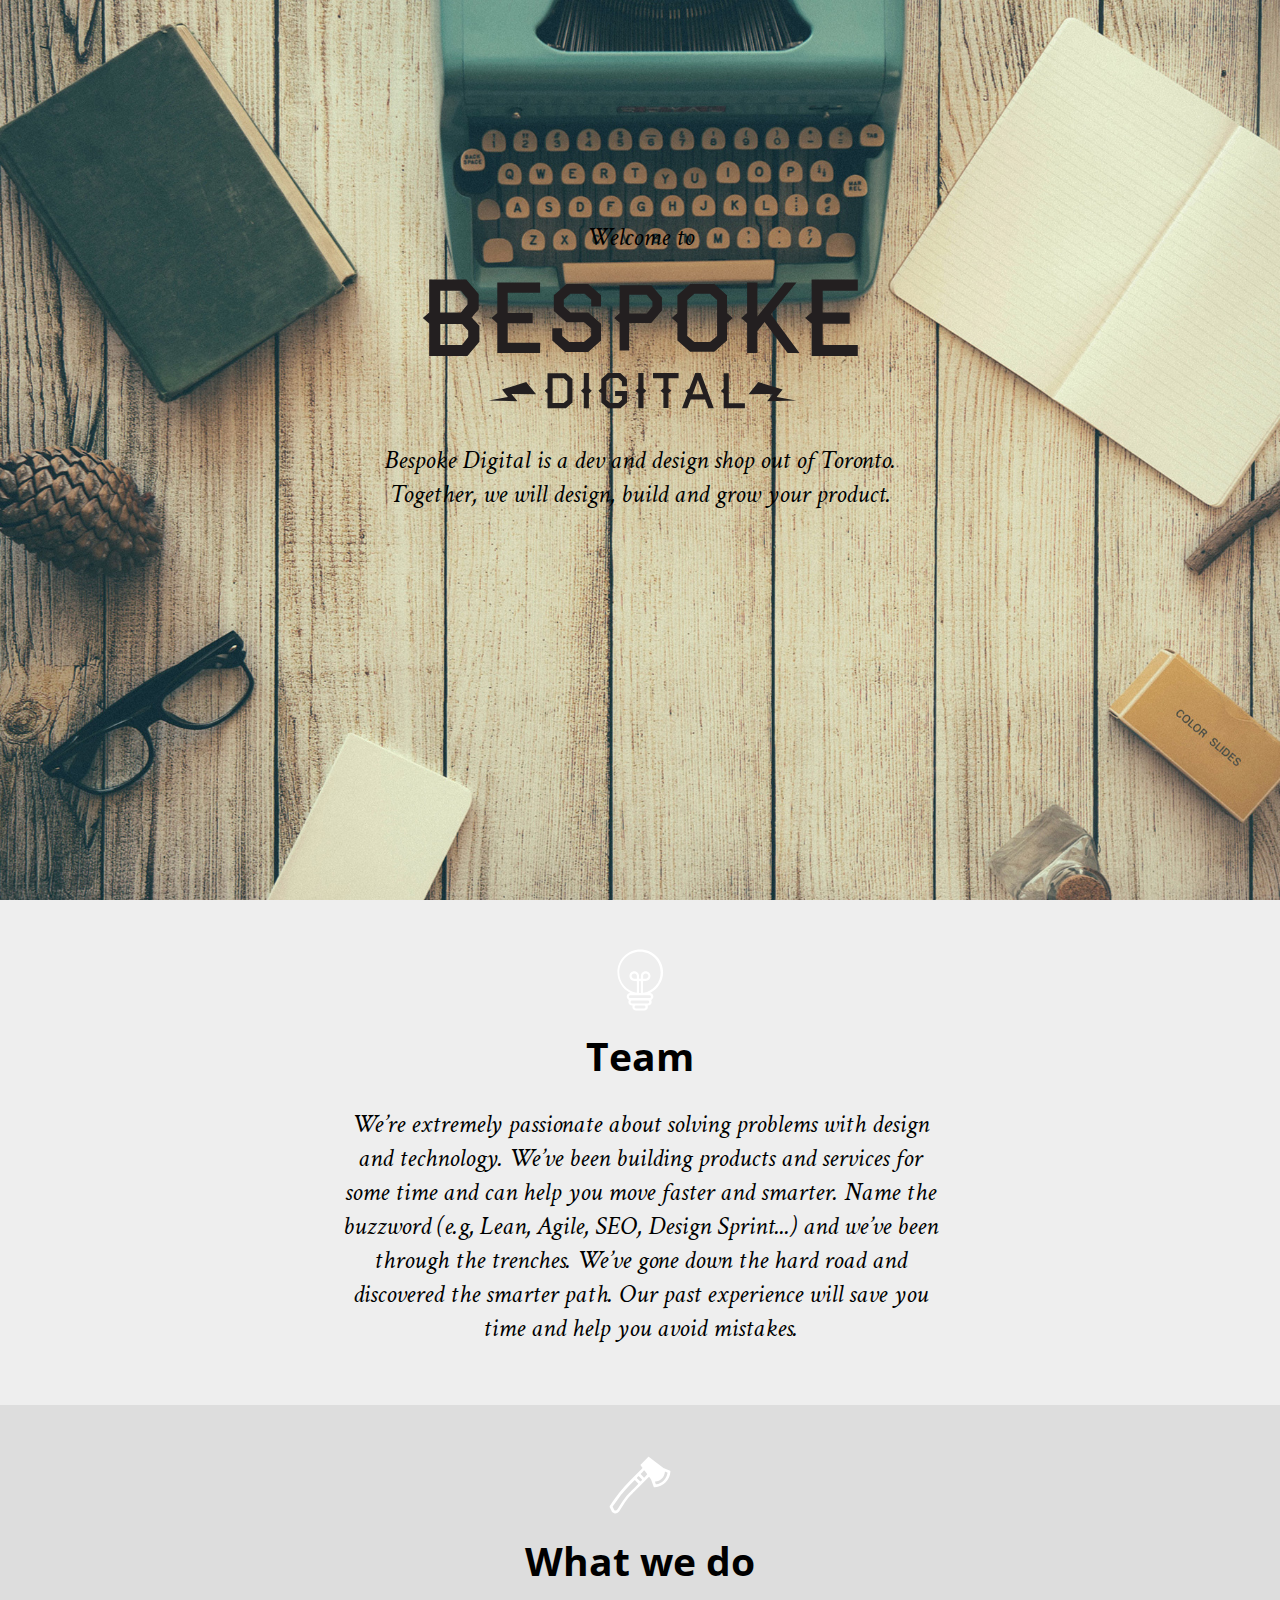
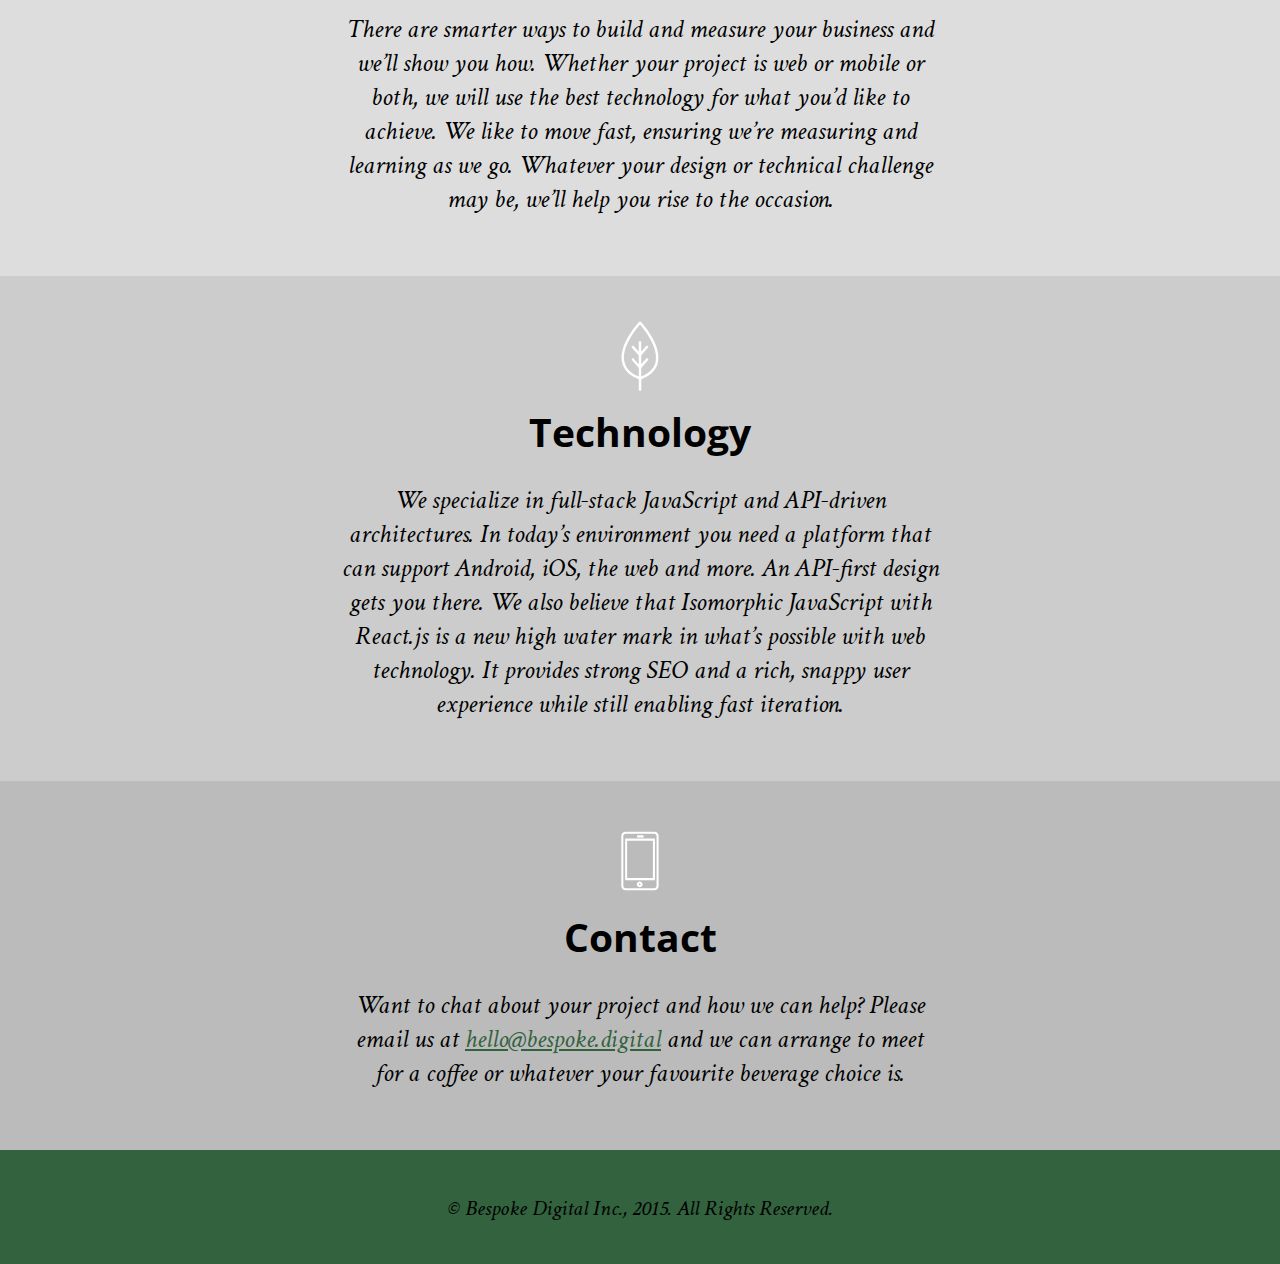
==== index.html @ 8540dd29 "Update index.html" ====
<!DOCTYPE html>
<html lang="en">
<head>
  <meta charset="utf-8">
  <meta http-equiv="X-UA-Compatible" content="IE=edge">
  <meta name="viewport" content="width=device-width, initial-scale=1">

  <link rel="shortcut icon" href="/favicon.ico" type="image/x-icon">
  <link rel="icon" href="/favicon.ico" type="image/x-icon">
  <link rel="apple-touch-icon" sizes="57x57" href="img/favicons/apple-touch-icon-57x57.png">
  <link rel="apple-touch-icon" sizes="114x114" href="img/favicons/apple-touch-icon-114x114.png">
  <link rel="apple-touch-icon" sizes="72x72" href="img/favicons/apple-touch-icon-72x72.png">
  <link rel="apple-touch-icon" sizes="144x144" href="img/favicons/apple-touch-icon-144x144.png">
  <link rel="apple-touch-icon" sizes="60x60" href="img/favicons/apple-touch-icon-60x60.png">
  <link rel="apple-touch-icon" sizes="120x120" href="img/favicons/apple-touch-icon-120x120.png">
  <link rel="apple-touch-icon" sizes="76x76" href="img/favicons/apple-touch-icon-76x76.png">
  <link rel="apple-touch-icon" sizes="152x152" href="img/favicons/apple-touch-icon-152x152.png">
  <link rel="icon" type="image/png" href="img/favicons/favicon-196x196.png" sizes="196x196">
  <link rel="icon" type="image/png" href="img/favicons/favicon-160x160.png" sizes="160x160">
  <link rel="icon" type="image/png" href="img/favicons/favicon-96x96.png" sizes="96x96">
  <link rel="icon" type="image/png" href="img/favicons/favicon-16x16.png" sizes="16x16">
  <link rel="icon" type="image/png" href="img/favicons/favicon-32x32.png" sizes="32x32">
  <meta name="msapplication-TileColor" content="#da532c">
  <meta name="msapplication-TileImage" content="img/favicons/mstile-144x144.png">
  <meta name="msapplication-config" content="img/favicons/browserconfig.xml">

  <title>Bespoke Digital</title>

  <script>
    (function(i,s,o,g,r,a,m){i['GoogleAnalyticsObject']=r;i[r]=i[r]||function(){
    (i[r].q=i[r].q||[]).push(arguments)},i[r].l=1*new Date();a=s.createElement(o),
    m=s.getElementsByTagName(o)[0];a.async=1;a.src=g;m.parentNode.insertBefore(a,m)
    })(window,document,'script','//www.google-analytics.com/analytics.js','ga');

    ga('create', 'UA-60236333-1', 'auto');
    ga('send', 'pageview');
  </script>

  <link href='http://fonts.googleapis.com/css?family=Crimson+Text:400,400italic|Open+Sans' rel='stylesheet' type='text/css'>

  <style type="text/css">
    html {
      box-sizing: border-box;

      background-color: #32623e;

      font-family: 'Crimson Text', serif;
      font-style: italic;
<<<<<<< HEAD
<<<<<<< HEAD
      font-size: 22px;
      color: black;
=======
=======
>>>>>>> gh-pages
      color: #eeeeee;
      font-size: 26px;
>>>>>>> gh-pages
      line-height: 1;
      text-align: center;
    }
    *, *:before, *:after {
      box-sizing: inherit;
    }

    body {
      margin: 0;
    }

    p {
      max-width: 600px;
      margin: 20px auto;
    }

    a, a:active, a:visited, a:hover {
      color: #32623e;
      text-decoration: underline;
    }

    img.info {
      width: 20%;
      min-width: 80px;
      max-width: 80px
    }

    section {
      margin: 0;
      padding: 40px 0;

    }

    section h2 {
      margin-top: 0;
      margin-bottom: 25px;

      font-family: 'Open Sans', sans;
      font-style: normal;
    }

    section.header {
      padding: 200px 0;

      font-size: 26px;

      background-image: url('img/bespoke-bg.jpg');
      background-repeat: no-repeat;
      width: 100%;
      height: 100vh;
      background-position: center center;
      background-position-x: 50%;
      background-position-y: 50%;
      background-size: cover;
    }

    section.team {
      background-color: #eeeeee;
    }

    section.what-we-do {
      background-color: #dddddd;
    }

    section.technology {
      background-color: #cccccc;
    }

    section.contact {
      background-color: #bbbbbb;
    }
  </style>
</head>
<body>
  <section class="header">
    <p>Welcome to</p>
    <img src="img/bespoke-digital-logo.svg" alt="Bespoke Digital" class="logo"/>
    <p>
      Bespoke Digital is a dev and design shop out of Toronto. Together, we will design, build and grow your product.
    </p>
  </section>
  <section class="team">
    <img src="img/bespoke-digital-lightbulb.svg" alt="Team" class="info"/>
    <h2>Team</h2>
    <p>
      We’re extremely passionate about solving problems with design and technology. We’ve been building products and services for some time and can help you move faster and smarter. Name the buzzword (e.g, Lean, Agile, SEO, Design Sprint...) and we’ve been through the trenches. We’ve gone down the hard road and discovered the smarter path. Our past experience will save you time and help you avoid mistakes.
    </p>
  </section>
  <section class="what-we-do">
    <img src="img/bespoke-digital-axe.svg" alt="What we do" class="info"/>
    <h2>What we do</h2>
    <p>
      There are smarter ways to build and measure your business and we’ll show you how. Whether your project is web or mobile or both, we will use the best technology for what you’d like to achieve. We like to move fast, ensuring we’re measuring and learning as we go. Whatever your design or technical challenge may be, we’ll help you rise to the occasion.
    </p>
  </section>
  <section class="technology">
    <img src="img/bespoke-digital-leaf.svg" alt="Technology" class="info"/>
    <h2>Technology</h2>
    <p>
      We specialize in full-stack JavaScript and API-driven architectures. In today’s environment you need a platform that can support Android, iOS, the web and more. An API-first design gets you there. We also believe that Isomorphic JavaScript with React.js is a new high water mark in what’s possible with web technology. It provides strong SEO and a rich, snappy user experience while still enabling fast iteration.
    </p>
  </section>
  <section class="contact">
    <img src="img/bespoke-digital-phone.svg" alt="Contact" class="info"/>
    <h2>Contact</h2>
    <p>
      Want to chat about your project and how we can help? Please email us at <a href="mailto:hello@bespoke.digital">hello@bespoke.digital</a> and we can arrange to meet for a coffee or whatever your favourite beverage choice is.
    </p>
  </section>
  <section class="copyright">
    <small>
      © Bespoke Digital Inc., 2015.  All Rights Reserved.
    </small>
  </section>
</body>
</html>
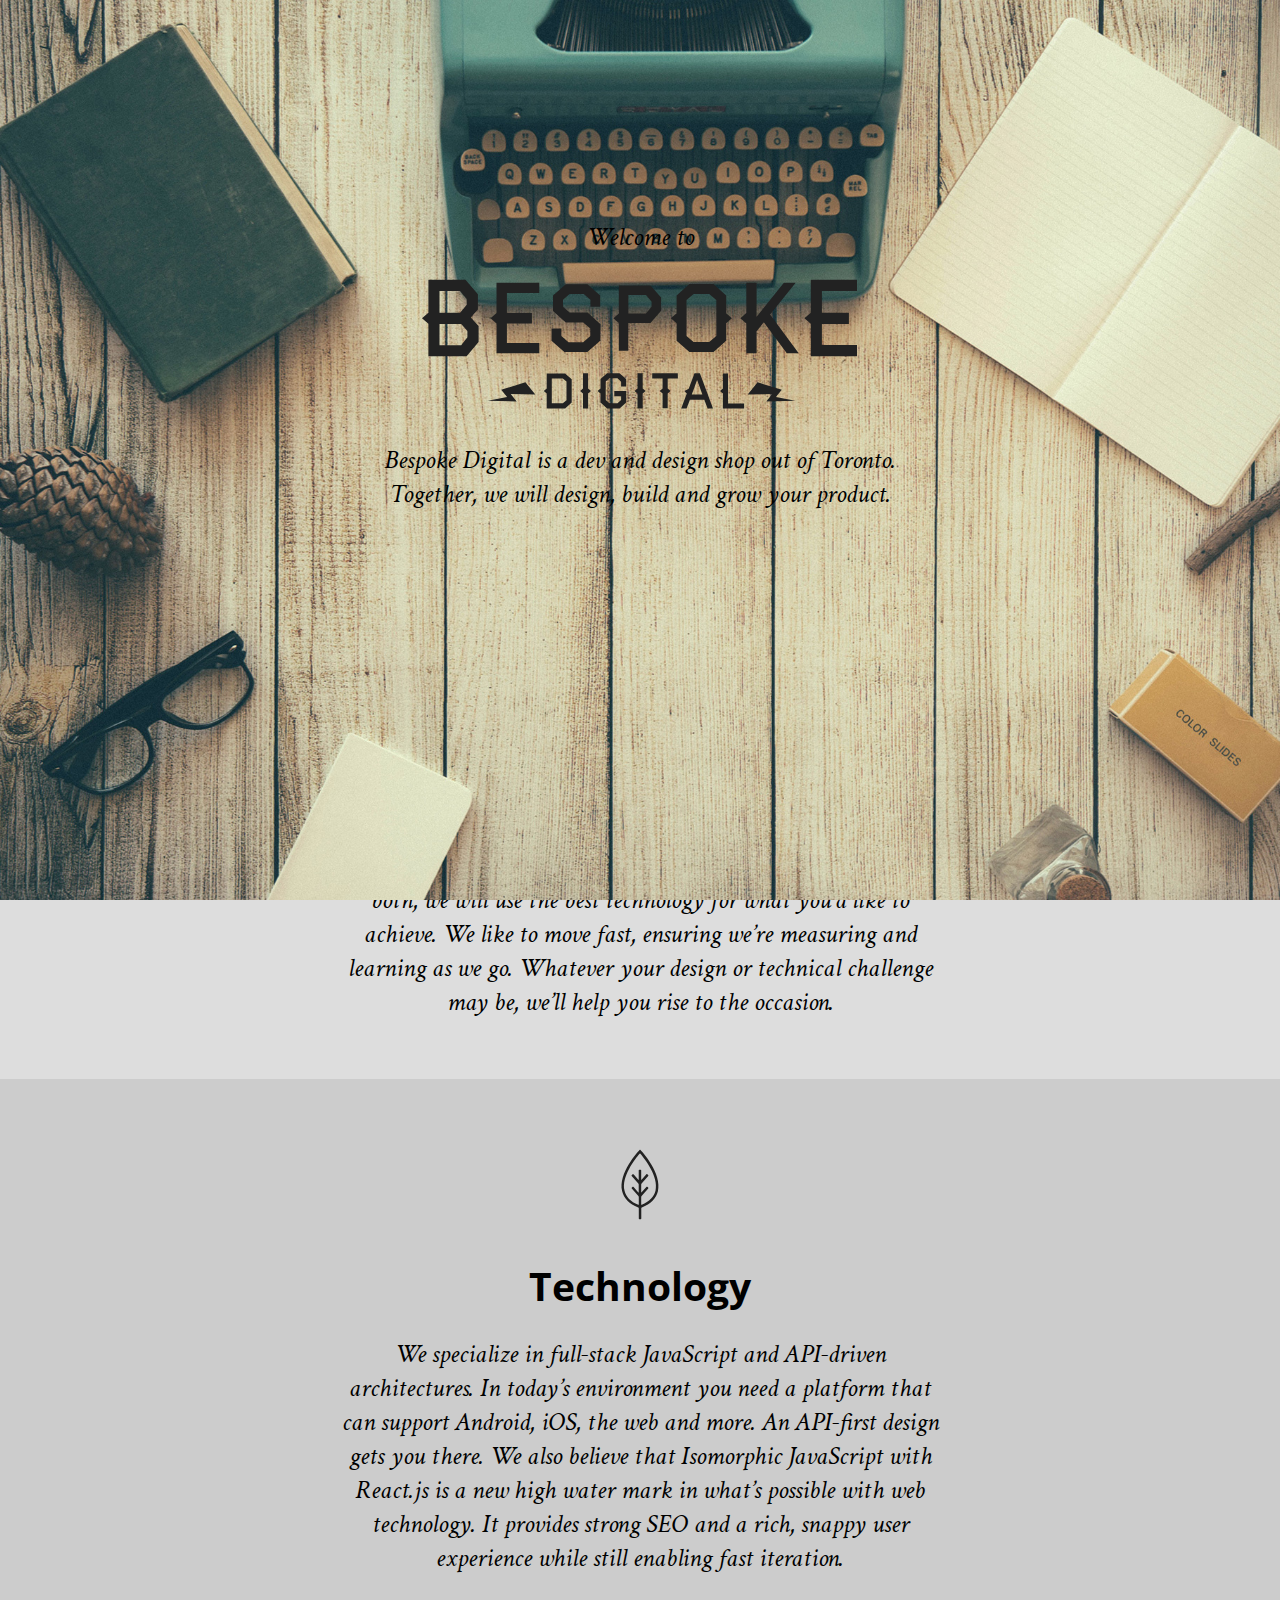
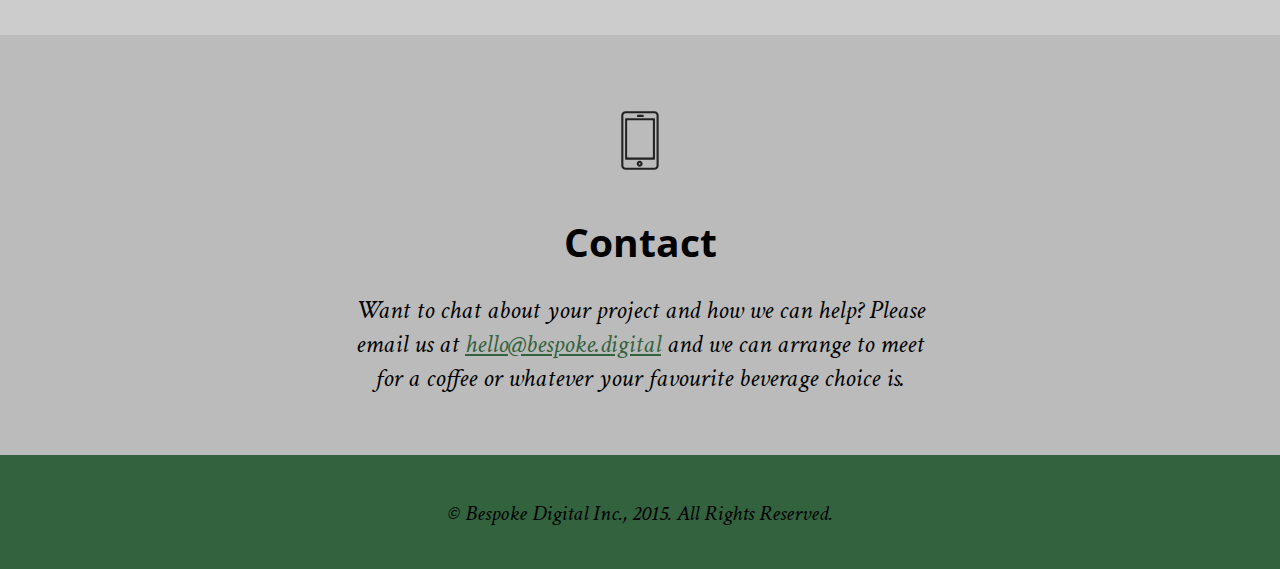
==== commit 42ba079a: "Update index.html" ====
--- a/index.html
+++ b/index.html
@@ -98,7 +98,16 @@
     }
 
     section.header {
-      padding: 200px 0;
+          
+    position: absolute;
+    top: 50%;
+    -webkit-transform: translateY(-50%);
+    -ms-transform: translateY(-50%);
+    transform: translateY(-50%);
+    width: 100%;
+    text-align: center;
+    
+    padding: 200px 0;
 
       font-size: 26px;
 
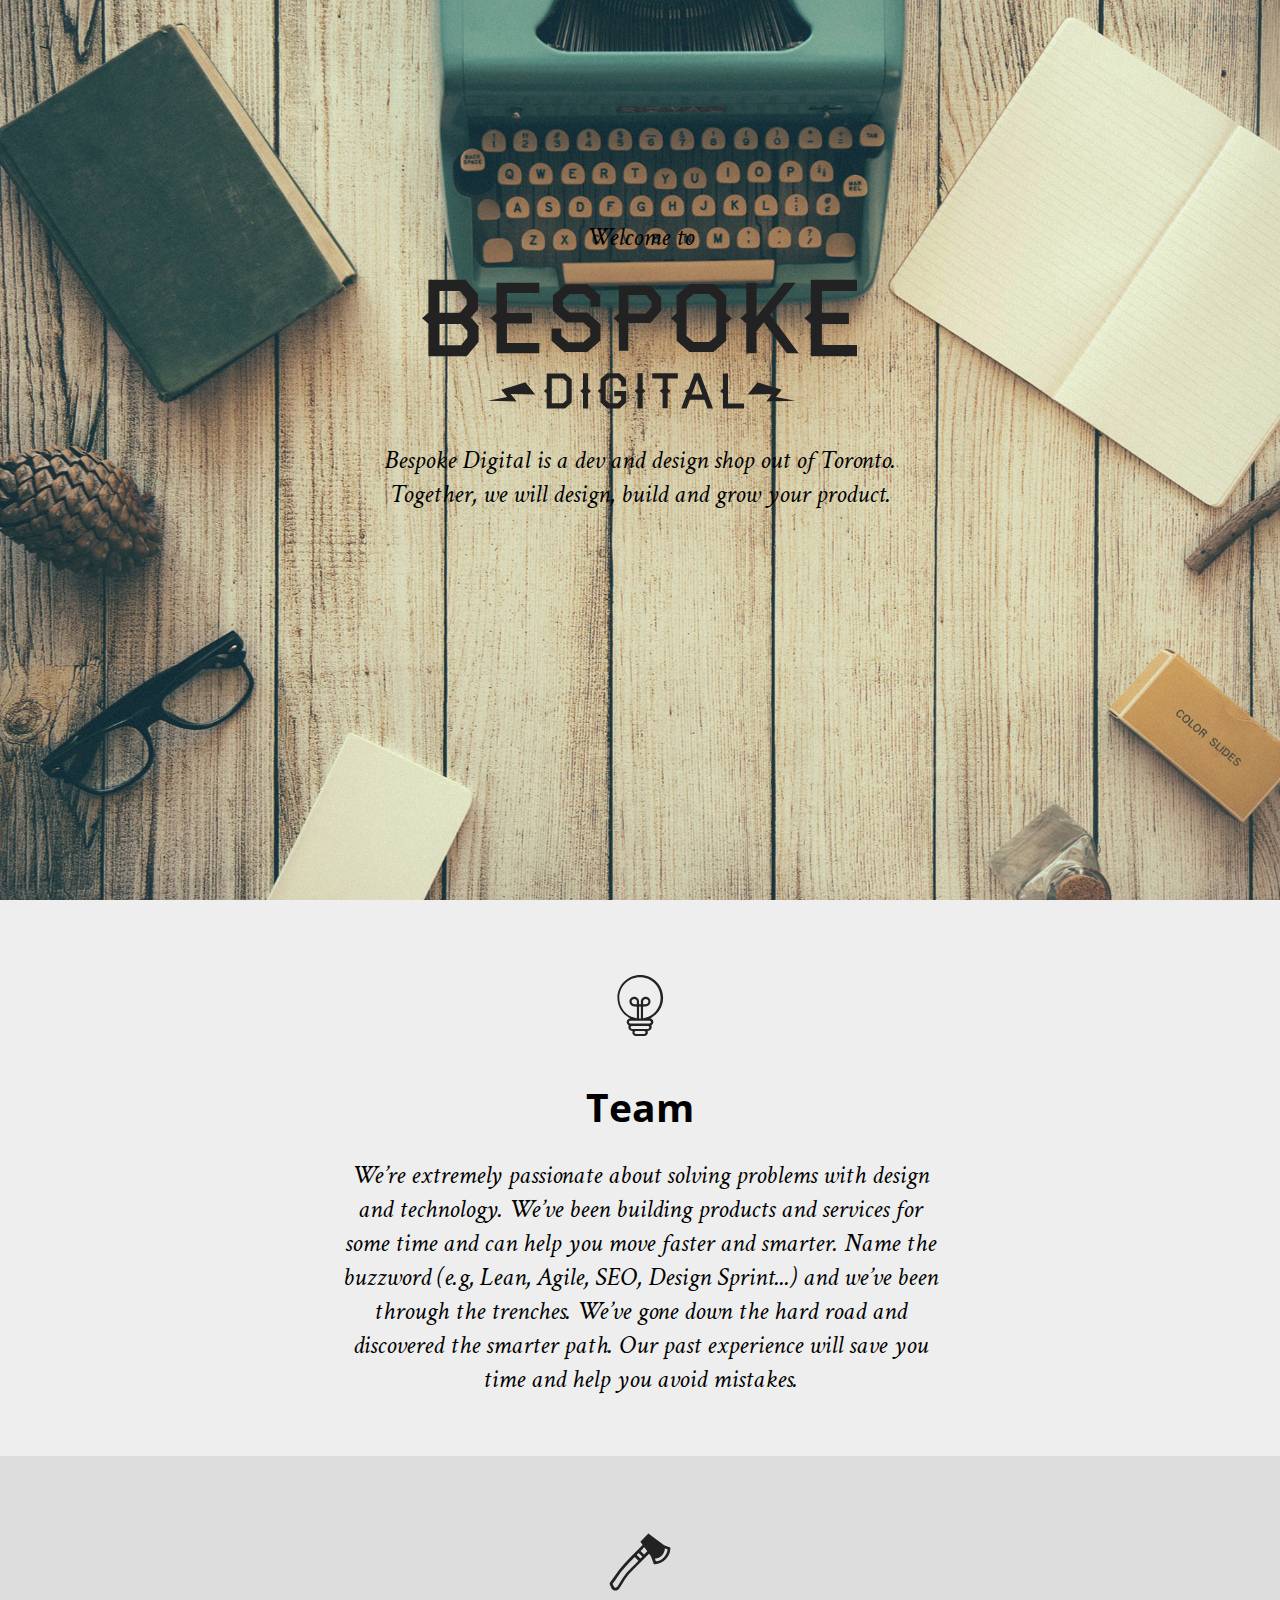
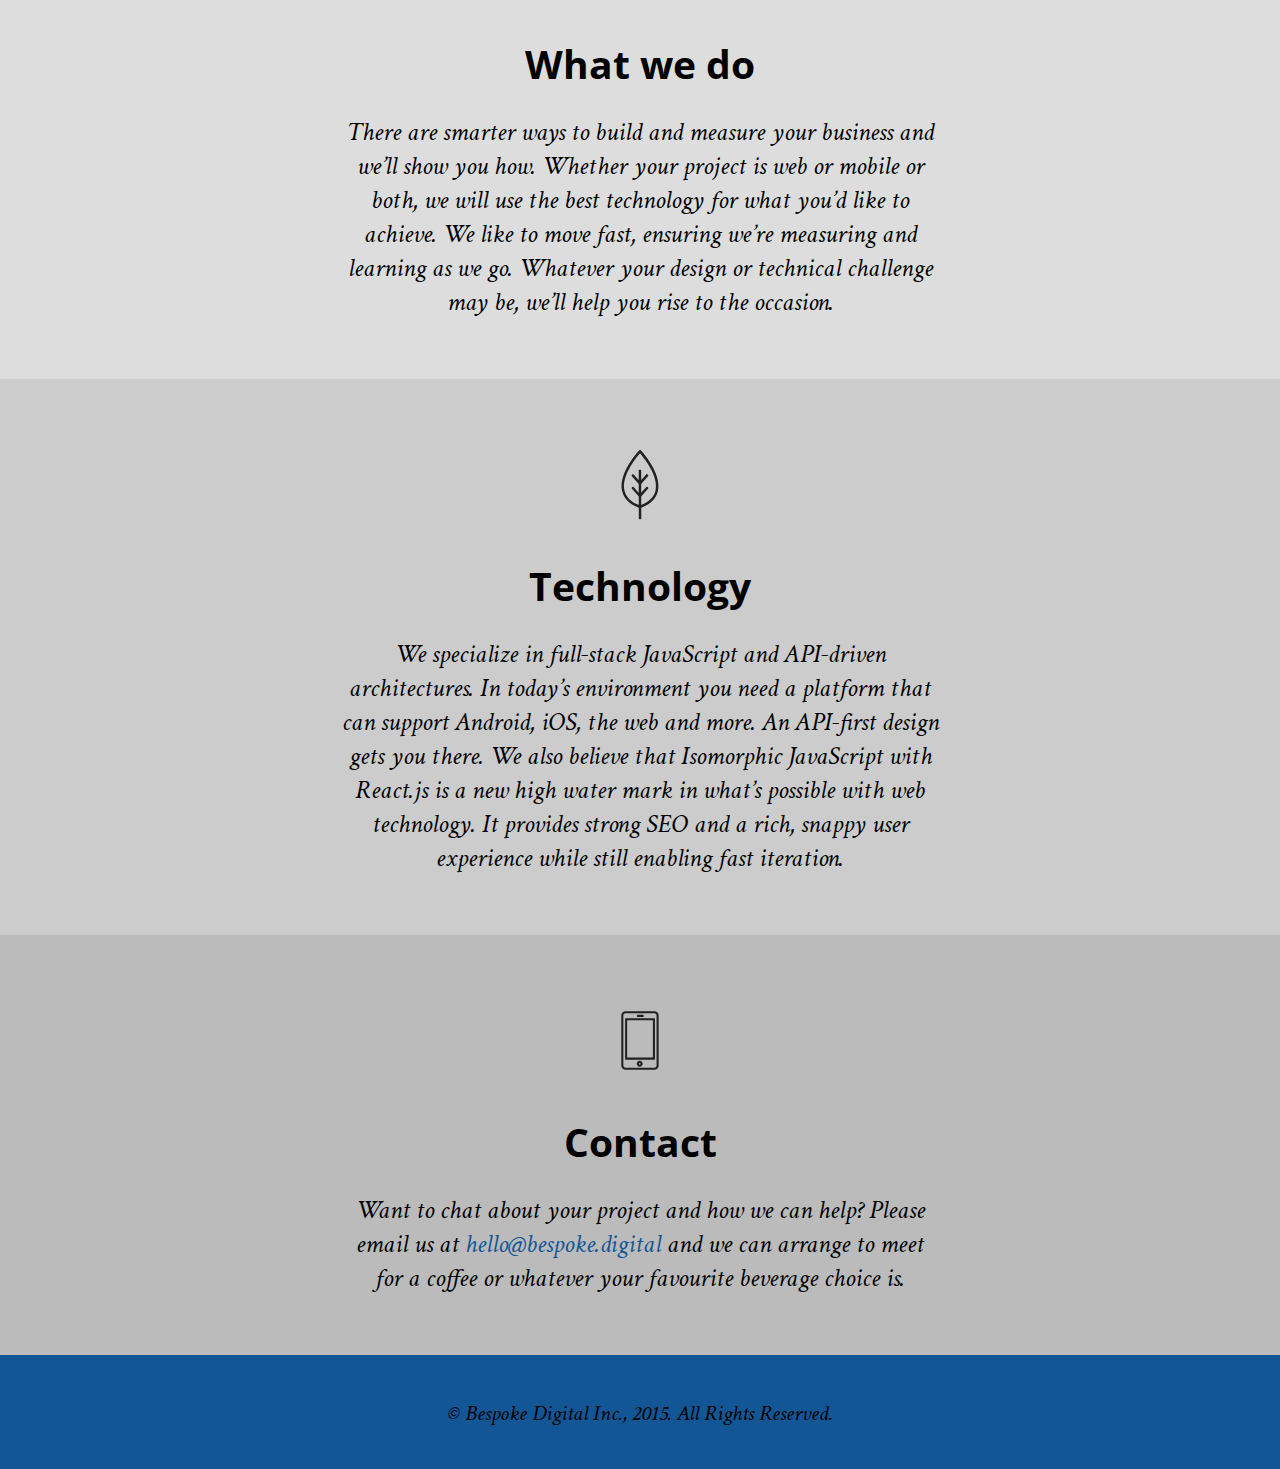
==== commit e3d3250a: "Update index.html" ====
--- a/index.html
+++ b/index.html
@@ -42,7 +42,7 @@
     html {
       box-sizing: border-box;
 
-      background-color: #32623e;
+      background-color: #125695;
 
       font-family: 'Crimson Text', serif;
       font-style: italic;
@@ -73,8 +73,8 @@
     }
 
     a, a:active, a:visited, a:hover {
-      color: #32623e;
-      text-decoration: underline;
+      color: #125695;
+      text-decoration: none;
     }
 
     img.info {
@@ -99,14 +99,6 @@
 
     section.header {
           
-    position: absolute;
-    top: 50%;
-    -webkit-transform: translateY(-50%);
-    -ms-transform: translateY(-50%);
-    transform: translateY(-50%);
-    width: 100%;
-    text-align: center;
-    
     padding: 200px 0;
 
       font-size: 26px;
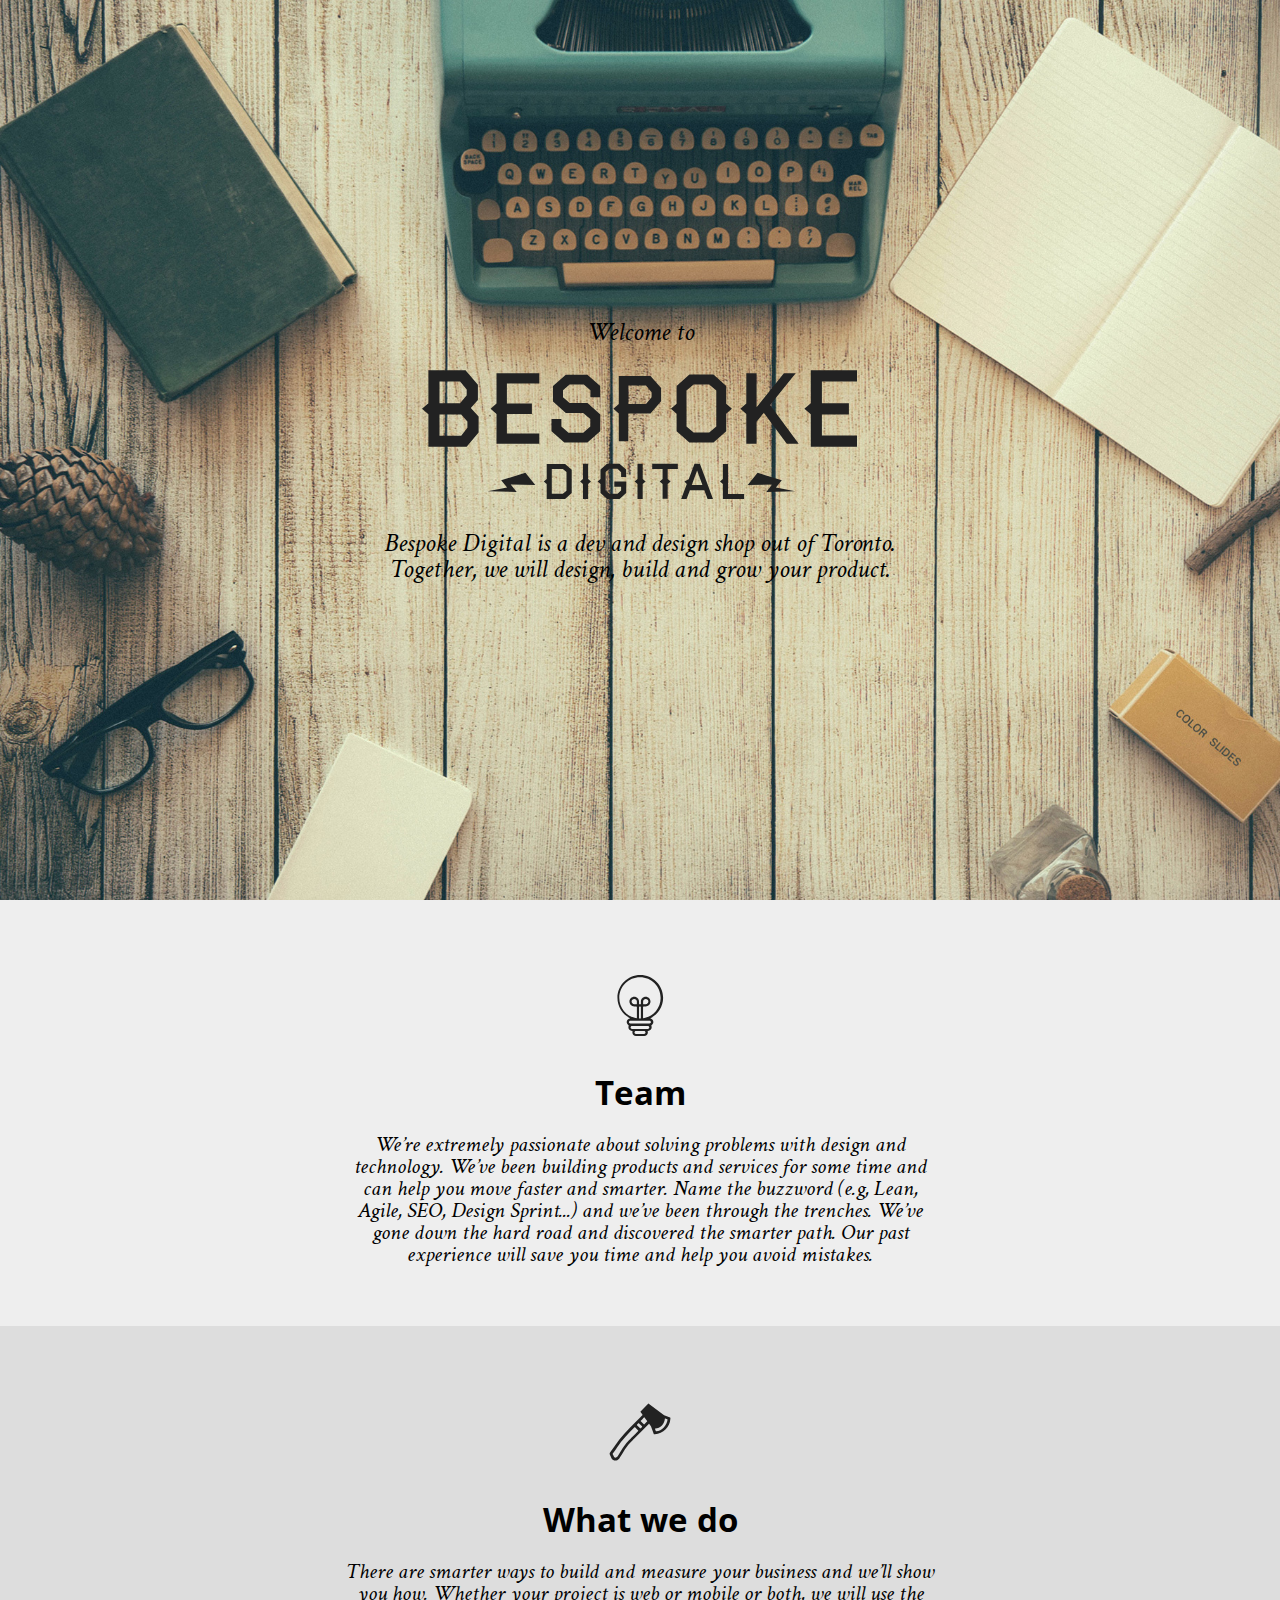
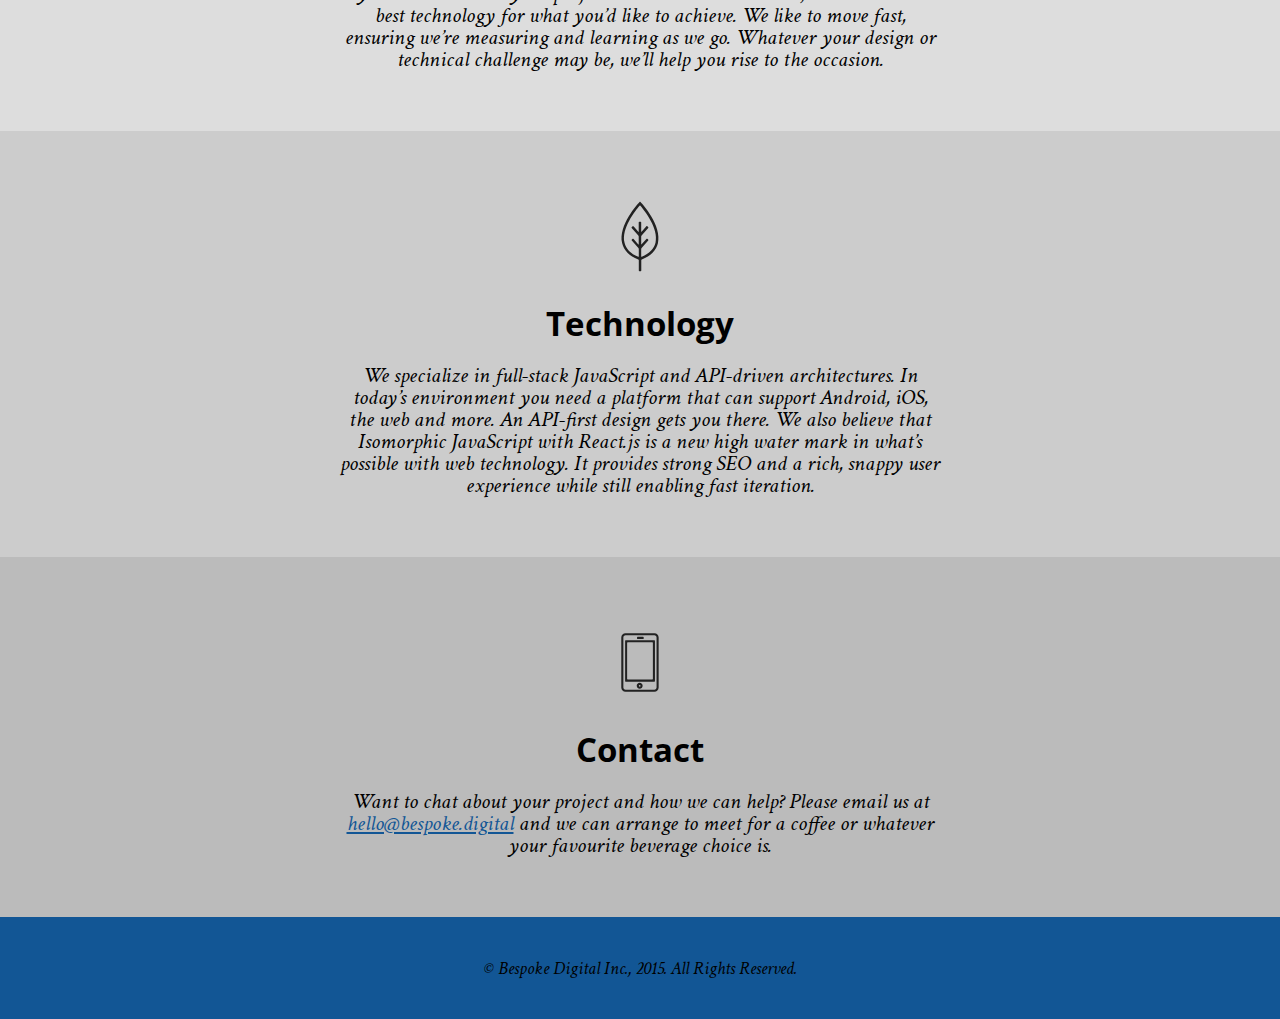
==== commit a74f5fdc: "fix css" ====
--- a/index.html
+++ b/index.html
@@ -46,16 +46,10 @@
 
       font-family: 'Crimson Text', serif;
       font-style: italic;
-<<<<<<< HEAD
-<<<<<<< HEAD
+
+      color: black;
       font-size: 22px;
-      color: black;
-=======
-=======
->>>>>>> gh-pages
-      color: #eeeeee;
-      font-size: 26px;
->>>>>>> gh-pages
+
       line-height: 1;
       text-align: center;
     }
@@ -74,7 +68,6 @@
 
     a, a:active, a:visited, a:hover {
       color: #125695;
-      text-decoration: none;
     }
 
     img.info {
@@ -98,19 +91,25 @@
     }
 
     section.header {
-          
-    padding: 200px 0;
-
-      font-size: 26px;
-
+      position: relative;
+      width: 100%;
+      height: 100vh;
       background-image: url('img/bespoke-bg.jpg');
       background-repeat: no-repeat;
-      width: 100%;
-      height: 100vh;
       background-position: center center;
       background-position-x: 50%;
       background-position-y: 50%;
       background-size: cover;
+
+      padding: 200px 0;
+      font-size: 26px;
+    }
+
+    .header-content {
+      position: absolute;
+      top: 50%;
+      left: 50%;
+      transform: translate(-50%, -50%);
     }
 
     section.team {
@@ -132,11 +131,13 @@
 </head>
 <body>
   <section class="header">
-    <p>Welcome to</p>
-    <img src="img/bespoke-digital-logo.svg" alt="Bespoke Digital" class="logo"/>
-    <p>
-      Bespoke Digital is a dev and design shop out of Toronto. Together, we will design, build and grow your product.
-    </p>
+    <div class="header-content">
+      <p>Welcome to</p>
+      <img src="img/bespoke-digital-logo.svg" alt="Bespoke Digital" class="logo"/>
+      <p>
+        Bespoke Digital is a dev and design shop out of Toronto. Together, we will design, build and grow your product.
+      </p>
+    </div>
   </section>
   <section class="team">
     <img src="img/bespoke-digital-lightbulb.svg" alt="Team" class="info"/>
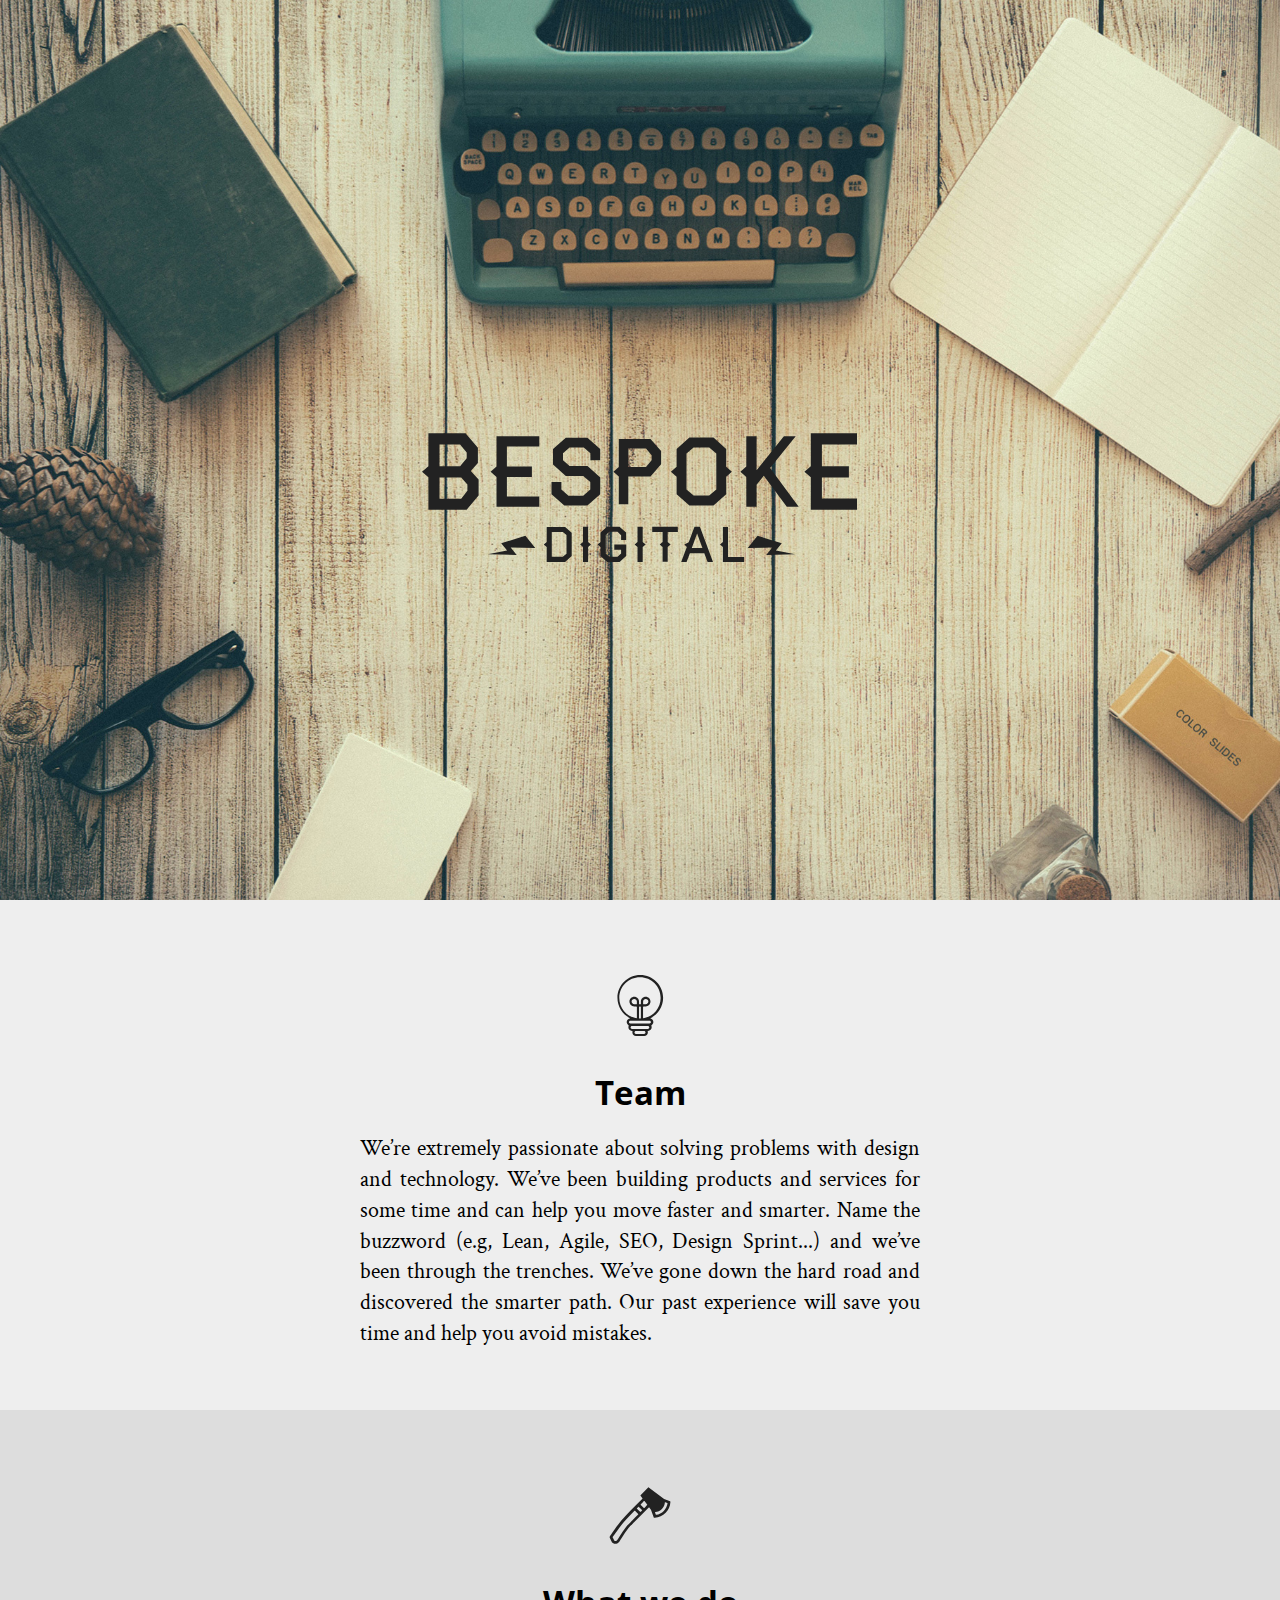
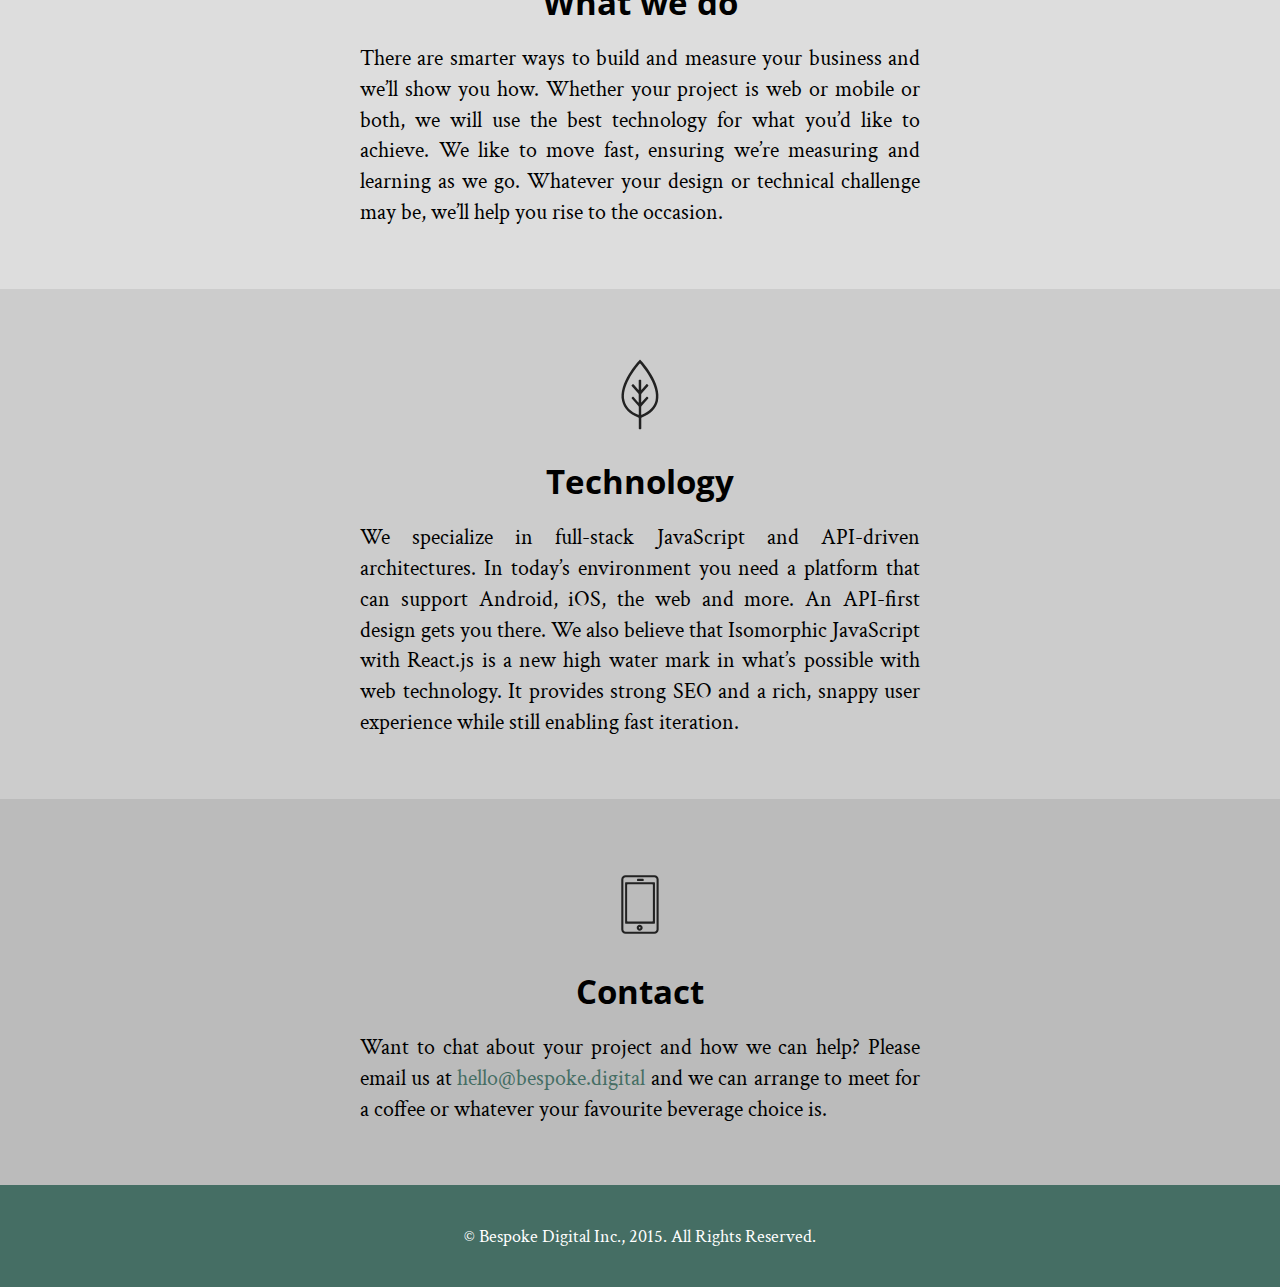
==== commit f0329f0d: "Merge branch 'gh-pages'" ====
--- a/index.html
+++ b/index.html
@@ -36,16 +36,13 @@
     ga('send', 'pageview');
   </script>
 
-  <link href='http://fonts.googleapis.com/css?family=Crimson+Text:400,400italic|Open+Sans' rel='stylesheet' type='text/css'>
+  <link href='http://fonts.googleapis.com/css?family=Crimson+Text:400|Open+Sans' rel='stylesheet' type='text/css'>
 
   <style type="text/css">
     html {
       box-sizing: border-box;
 
-      background-color: #125695;
-
       font-family: 'Crimson Text', serif;
-      font-style: italic;
 
       color: black;
       font-size: 22px;
@@ -64,10 +61,15 @@
     p {
       max-width: 600px;
       margin: 20px auto;
+      padding: 0 20px;
+
+      text-align: justify;
+      line-height: 1.4;
     }
 
     a, a:active, a:visited, a:hover {
-      color: #125695;
+      color: #456E64;
+      text-decoration: none;
     }
 
     img.info {
@@ -79,7 +81,6 @@
     section {
       margin: 0;
       padding: 40px 0;
-
     }
 
     section h2 {
@@ -107,9 +108,17 @@
 
     .header-content {
       position: absolute;
-      top: 50%;
+      width: 100%;
+      top: calc(50% + 50px);
       left: 50%;
       transform: translate(-50%, -50%);
+      padding: 0 20px;
+    }
+
+    img.logo {
+      width: 100%;
+      margin: auto;
+      max-width: 440px;
     }
 
     section.team {
@@ -127,16 +136,17 @@
     section.contact {
       background-color: #bbbbbb;
     }
+
+    section.copyright {
+      background-color: #456E64;
+      color: white;
+    }
   </style>
 </head>
 <body>
   <section class="header">
     <div class="header-content">
-      <p>Welcome to</p>
       <img src="img/bespoke-digital-logo.svg" alt="Bespoke Digital" class="logo"/>
-      <p>
-        Bespoke Digital is a dev and design shop out of Toronto. Together, we will design, build and grow your product.
-      </p>
     </div>
   </section>
   <section class="team">
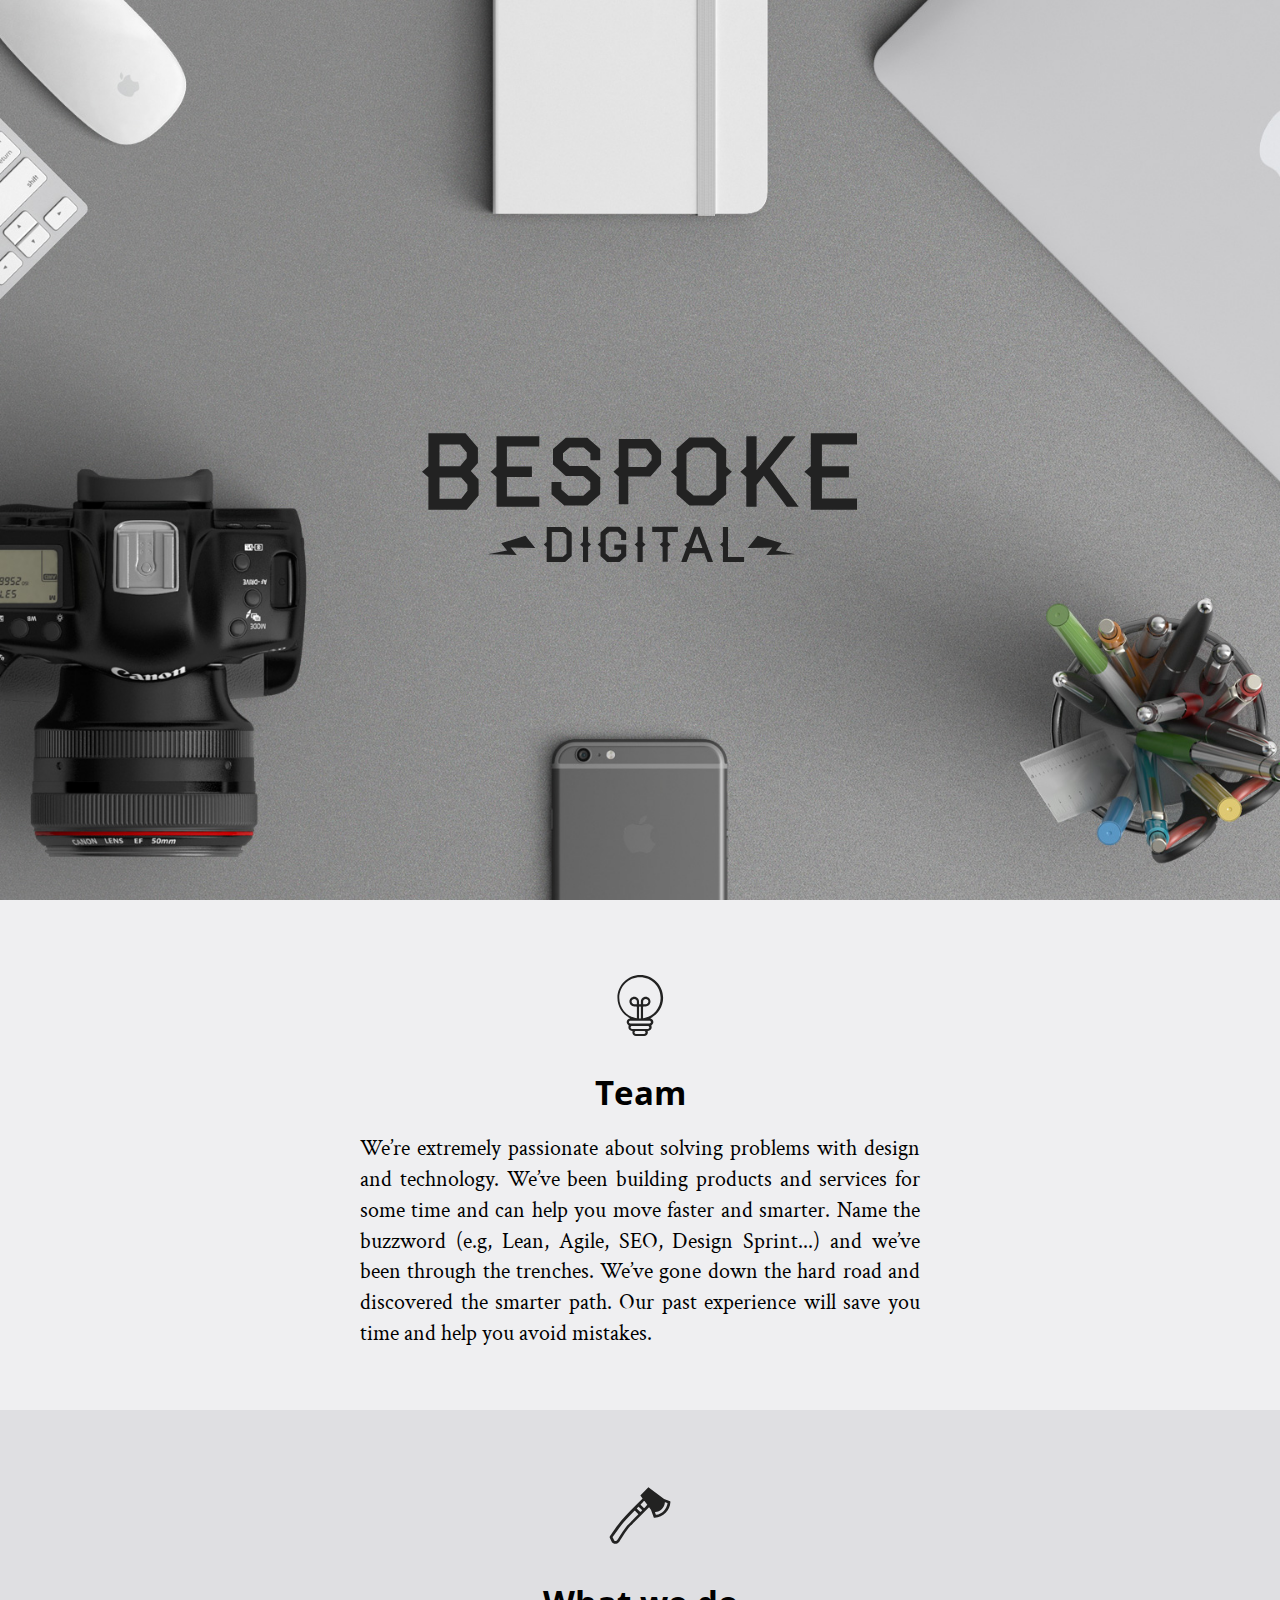
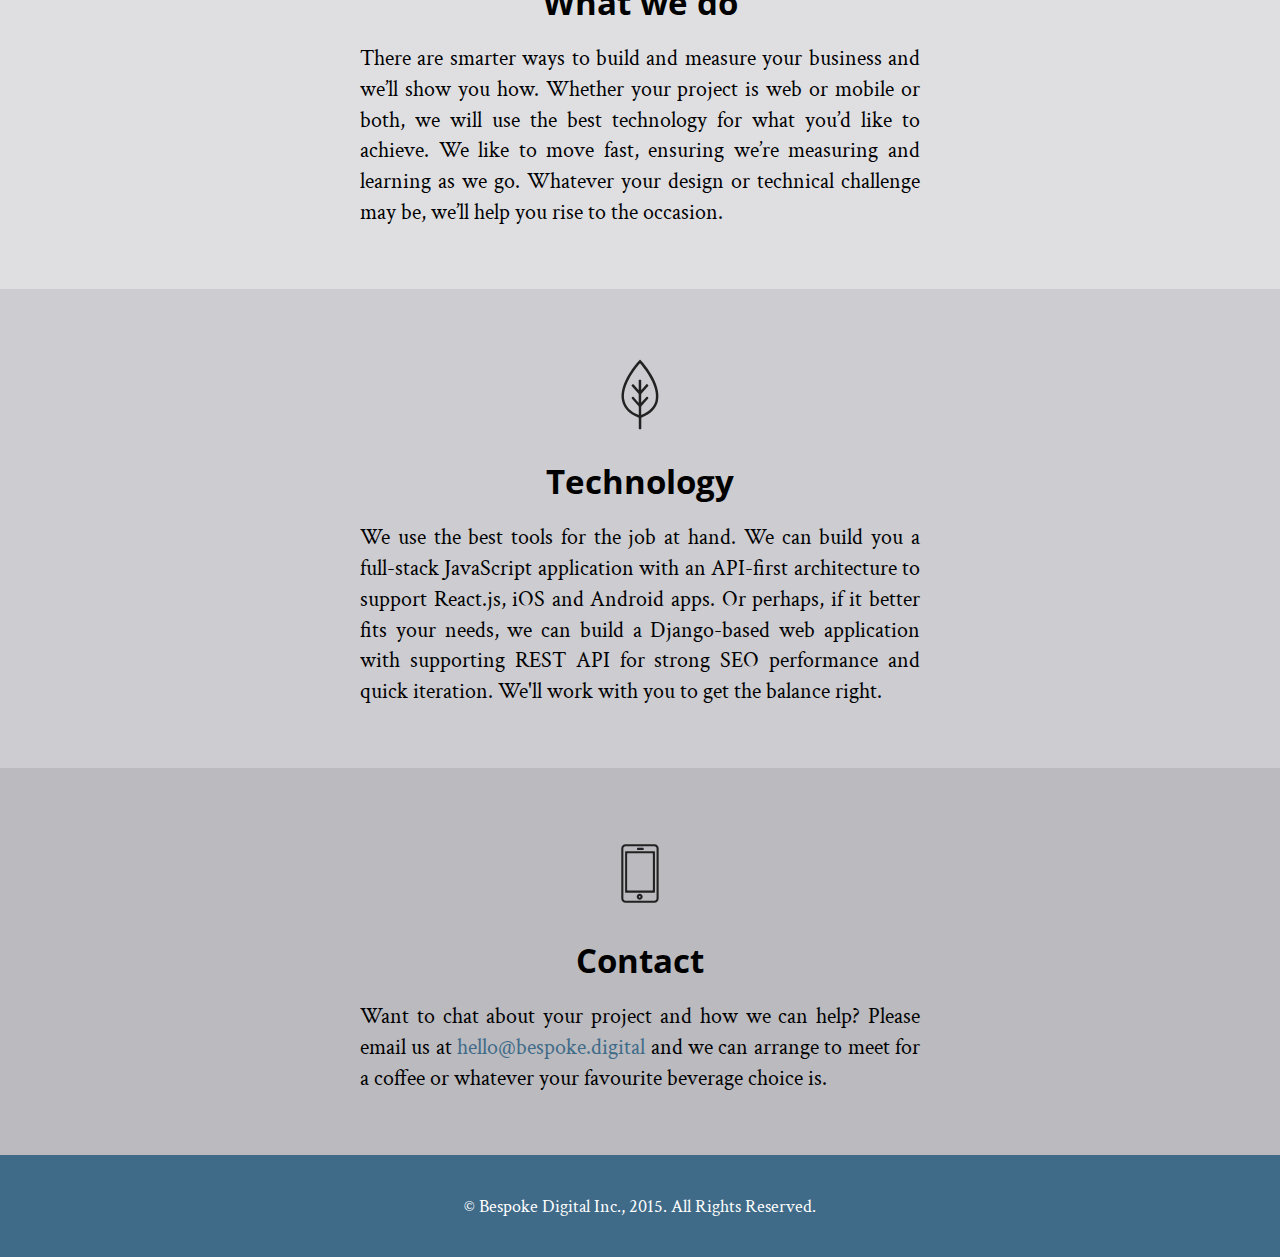
==== commit 0221e780: "update colors" ====
--- a/index.html
+++ b/index.html
@@ -68,14 +68,12 @@
     }
 
     a, a:active, a:visited, a:hover {
-      color: #456E64;
+      color: #3f6b88;
       text-decoration: none;
     }
 
     img.info {
-      width: 20%;
-      min-width: 80px;
-      max-width: 80px
+      width: 80px;
     }
 
     section {
@@ -112,6 +110,8 @@
       top: calc(50% + 50px);
       left: 50%;
       transform: translate(-50%, -50%);
+      -ms-transform: translate(-50%, -50%);
+      -webkit-transform: translate(-50%, -50%);
       padding: 0 20px;
     }
 
@@ -122,23 +122,23 @@
     }
 
     section.team {
-      background-color: #eeeeee;
+      background-color: hsl(240, 6%, 94%);
     }
 
     section.what-we-do {
-      background-color: #dddddd;
+      background-color: hsl(240, 6%, 88%);
     }
 
     section.technology {
-      background-color: #cccccc;
+      background-color: hsl(240, 6%, 81%);
     }
 
     section.contact {
-      background-color: #bbbbbb;
+      background-color: hsl(240, 4%, 74%);
     }
 
     section.copyright {
-      background-color: #456E64;
+      background-color: #3f6b88;
       color: white;
     }
   </style>
@@ -167,7 +167,7 @@
     <img src="img/bespoke-digital-leaf.svg" alt="Technology" class="info"/>
     <h2>Technology</h2>
     <p>
-      We specialize in full-stack JavaScript and API-driven architectures. In today’s environment you need a platform that can support Android, iOS, the web and more. An API-first design gets you there. We also believe that Isomorphic JavaScript with React.js is a new high water mark in what’s possible with web technology. It provides strong SEO and a rich, snappy user experience while still enabling fast iteration.
+      We use the best tools for the job at hand. We can build you a full-stack JavaScript application with an API-first architecture to support React.js, iOS and Android apps. Or perhaps, if it better fits your needs, we can build a Django-based web application with supporting REST API for strong SEO performance and quick iteration. We'll work with you to get the balance right.
     </p>
   </section>
   <section class="contact">
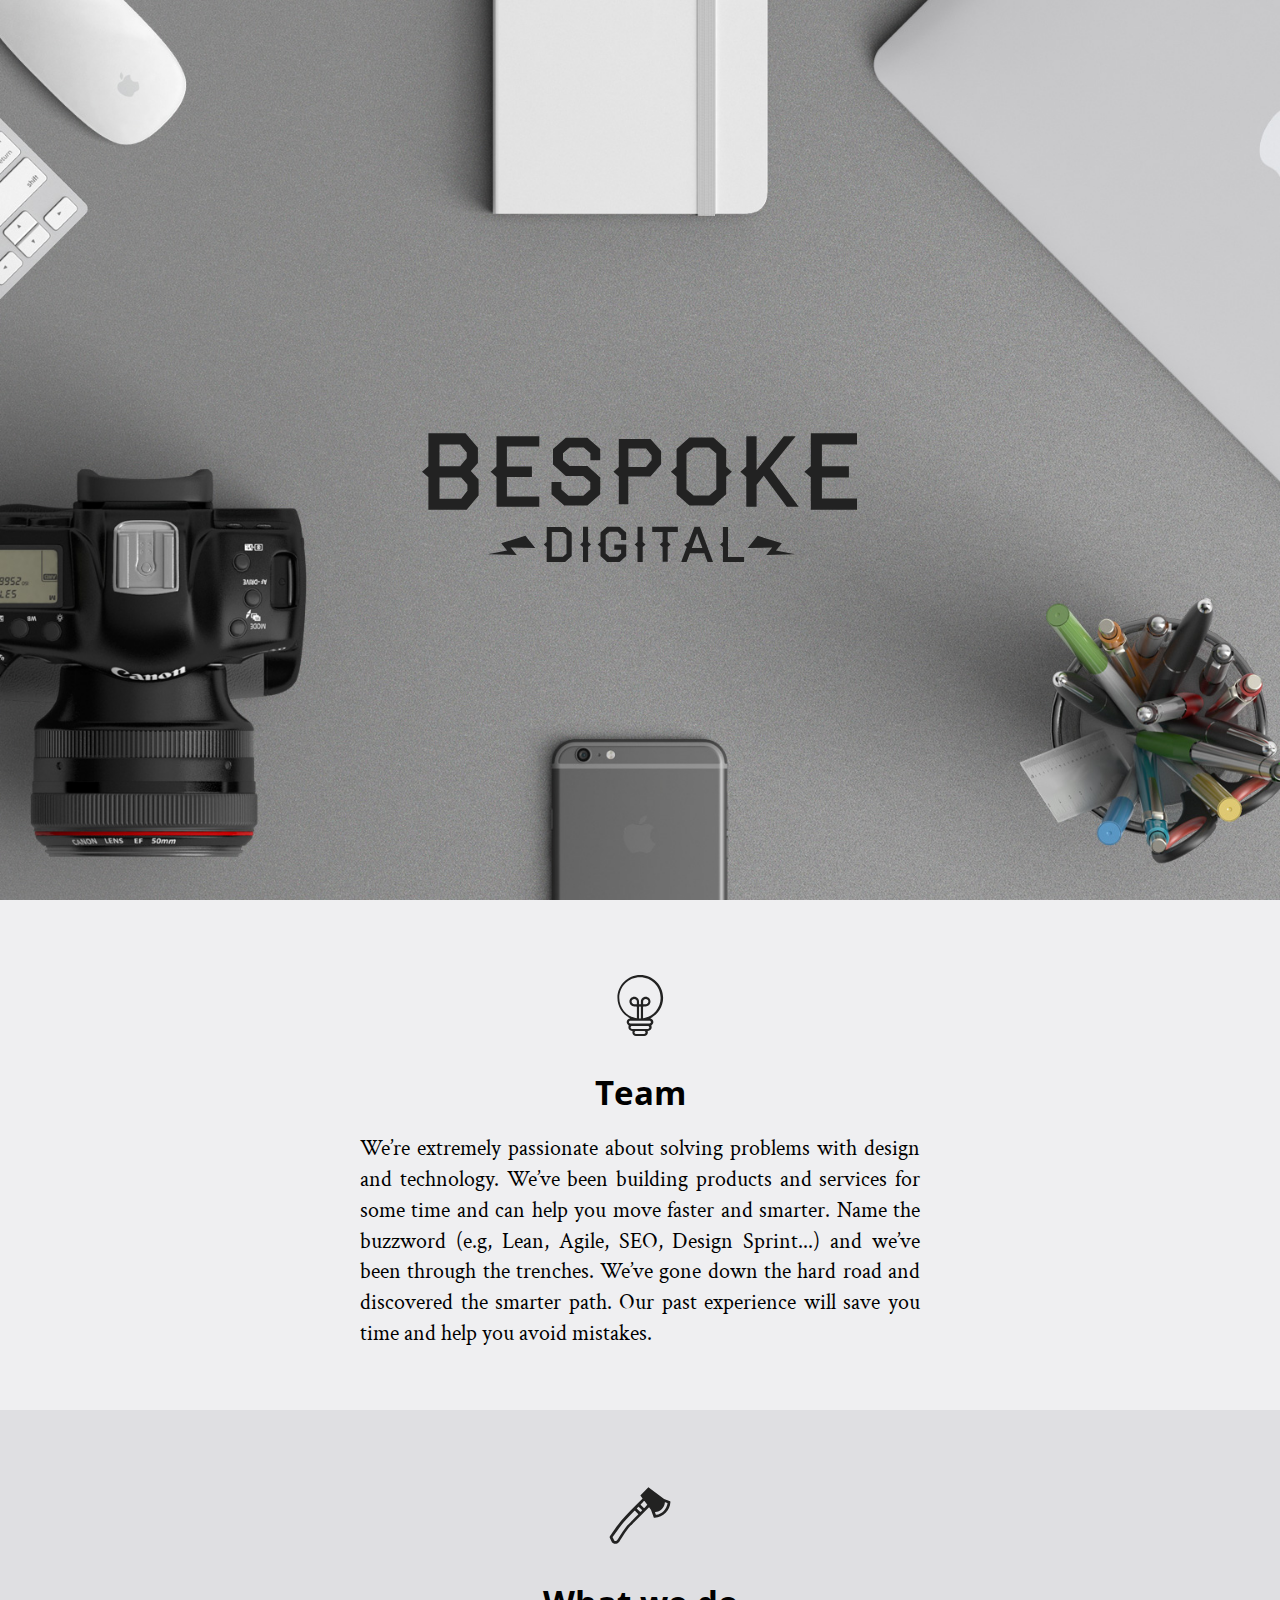
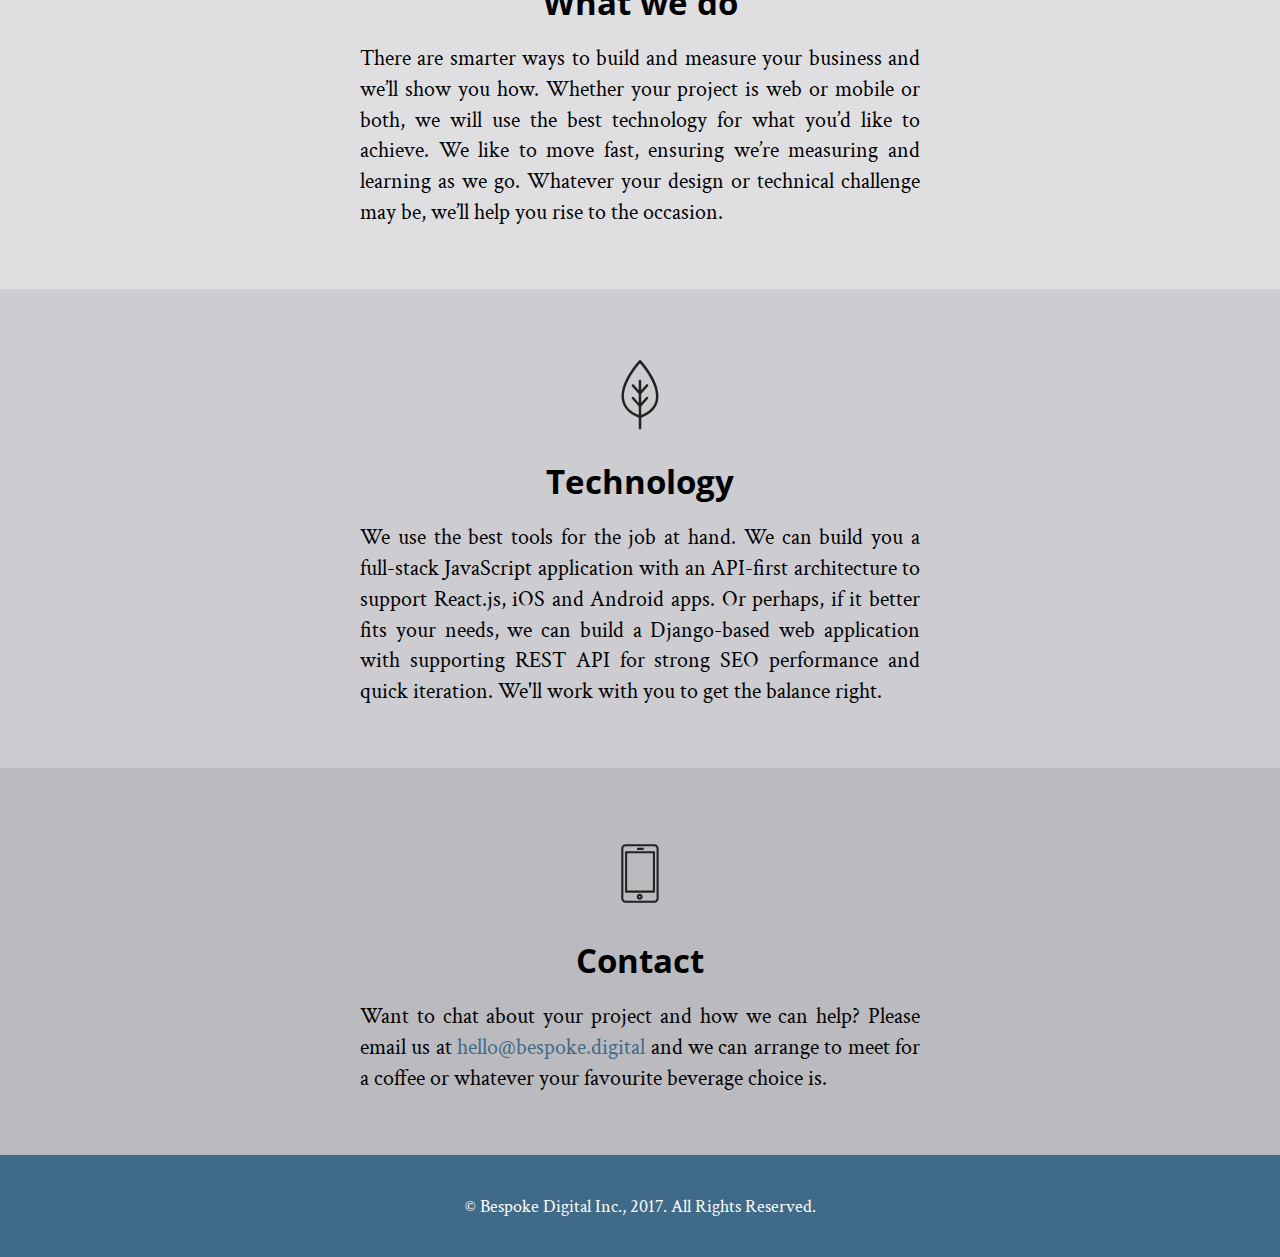
==== commit 3fa6ffd1: "date change" ====
--- a/index.html
+++ b/index.html
@@ -179,7 +179,7 @@
   </section>
   <section class="copyright">
     <small>
-      © Bespoke Digital Inc., 2015.  All Rights Reserved.
+      © Bespoke Digital Inc., 2017.  All Rights Reserved.
     </small>
   </section>
 </body>
